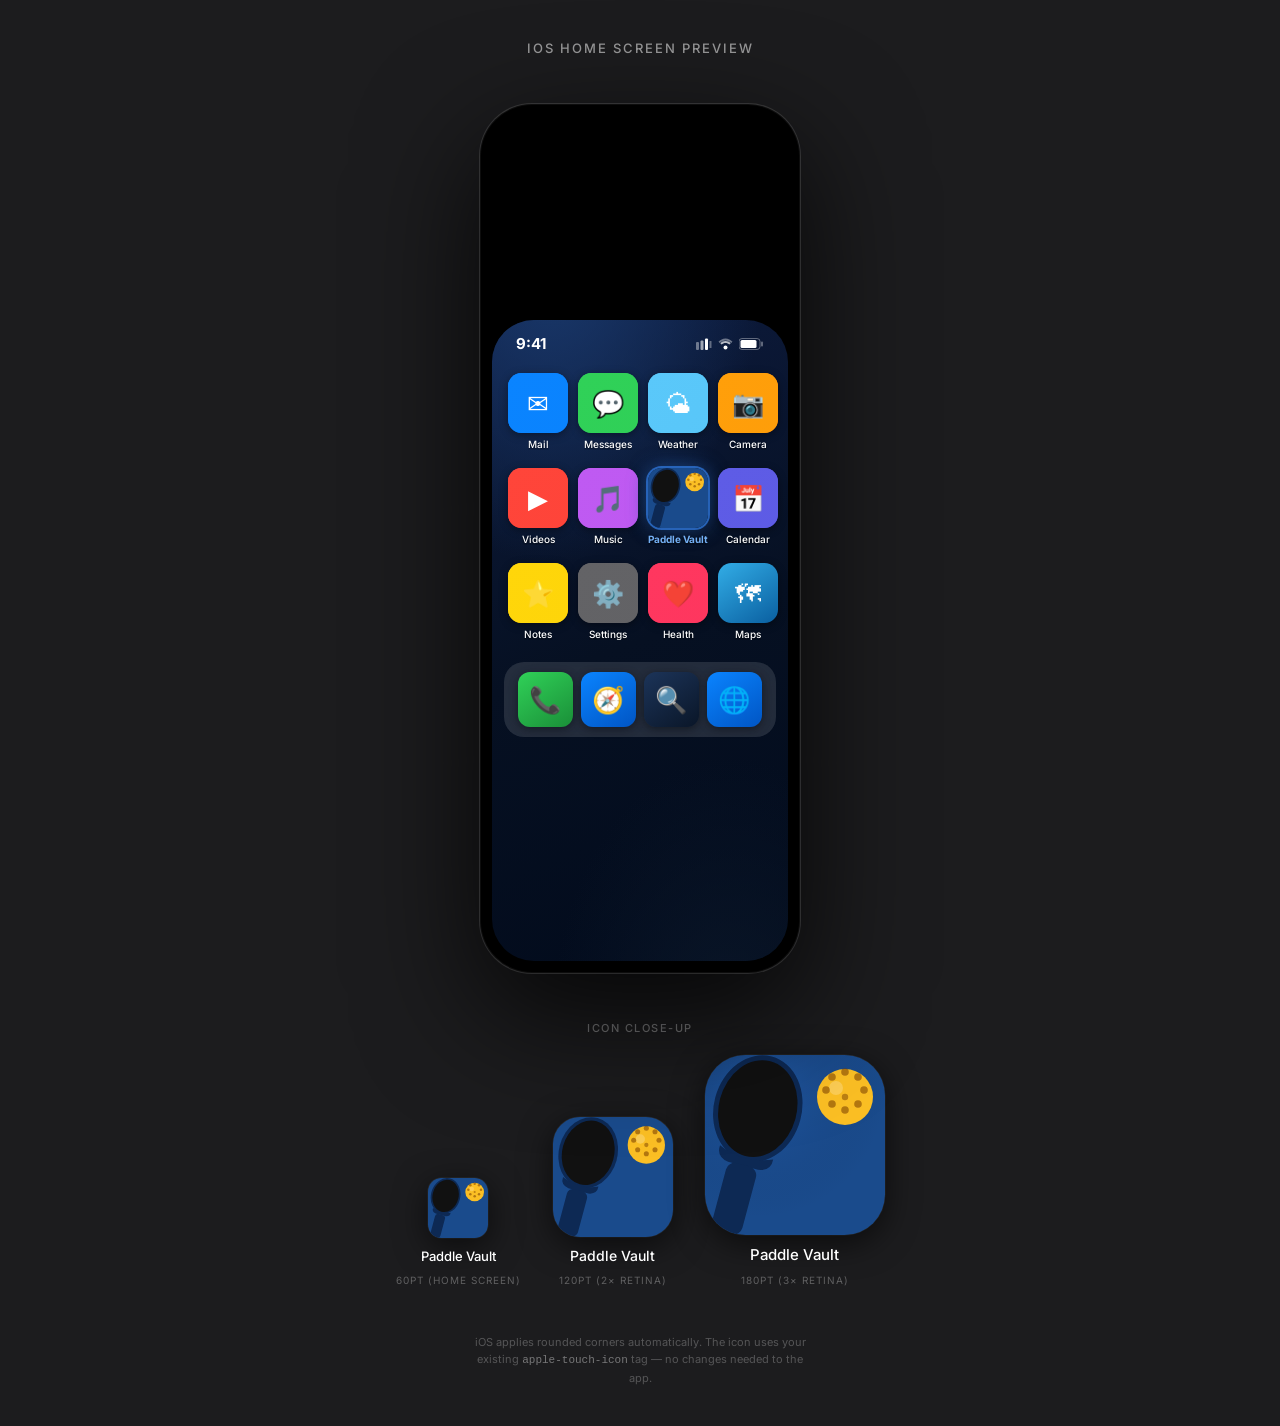
==== ios-icon-preview.html @ 665173bf "Fixes to CSS and Logo Fixes for CSS and logo." ====
<!DOCTYPE html>
<html lang="en">
<head>
<meta charset="UTF-8">
<meta name="viewport" content="width=device-width, initial-scale=1.0">
<title>iOS Icon Preview — Paddle Vault</title>
<link href="https://fonts.googleapis.com/css2?family=SF+Pro+Display:wght@400;600&family=Inter:wght@400;500;600&display=swap" rel="stylesheet">
<style>
  * { margin: 0; padding: 0; box-sizing: border-box; }

  body {
    font-family: 'Inter', -apple-system, sans-serif;
    background: #1c1c1e;
    min-height: 100vh;
    display: flex;
    flex-direction: column;
    align-items: center;
    justify-content: center;
    gap: 48px;
    padding: 40px 24px;
  }

  h1 {
    color: rgba(255,255,255,0.55);
    font-size: 13px;
    letter-spacing: 2px;
    text-transform: uppercase;
    font-weight: 500;
  }

  /* ── PHONE FRAME ──────────────────────────────────── */
  .phone {
    width: 320px;
    background: #000;
    border-radius: 52px;
    padding: 12px;
    box-shadow:
      0 0 0 1px rgba(255,255,255,0.12),
      0 40px 120px rgba(0,0,0,0.8),
      inset 0 0 0 1px rgba(255,255,255,0.05);
    position: relative;
  }

  /* notch / dynamic island */
  .island {
    width: 96px;
    height: 30px;
    background: #000;
    border-radius: 20px;
    margin: 0 auto 10px;
    position: relative;
    z-index: 2;
  }

  .screen {
    background: #000;
    border-radius: 42px;
    overflow: hidden;
    position: relative;
    aspect-ratio: 390/844;
  }

  /* wallpaper */
  .wallpaper {
    position: absolute;
    inset: 0;
    background:
      radial-gradient(ellipse 120% 80% at 20% -10%, #1a3a6e 0%, transparent 60%),
      radial-gradient(ellipse 100% 70% at 80% 110%, #0a1628 0%, transparent 60%),
      linear-gradient(160deg, #0d1b3e 0%, #061022 50%, #020b1c 100%);
  }

  /* status bar */
  .status-bar {
    position: relative;
    z-index: 10;
    display: flex;
    justify-content: space-between;
    align-items: center;
    padding: 14px 24px 0;
    color: white;
    font-size: 12px;
    font-weight: 600;
  }

  .status-time { font-size: 15px; font-weight: 700; }
  .status-icons { display: flex; align-items: center; gap: 6px; font-size: 11px; }

  /* home screen grid */
  .home-grid {
    position: relative;
    z-index: 5;
    padding: 20px 16px 0;
    display: grid;
    grid-template-columns: repeat(4, 1fr);
    gap: 18px 10px;
  }

  /* generic app icon */
  .app {
    display: flex;
    flex-direction: column;
    align-items: center;
    gap: 5px;
  }

  .app-icon {
    width: 60px;
    height: 60px;
    border-radius: 13.5px;
    overflow: hidden;
    box-shadow: 0 2px 8px rgba(0,0,0,0.4);
    flex-shrink: 0;
  }

  .app-label {
    font-size: 10px;
    color: white;
    font-weight: 500;
    text-align: center;
    text-shadow: 0 1px 3px rgba(0,0,0,0.8);
    max-width: 62px;
    overflow: hidden;
    text-overflow: ellipsis;
    white-space: nowrap;
  }

  /* Our icon — highlighted with a subtle glow */
  .app.featured .app-icon {
    box-shadow:
      0 0 0 2px rgba(45,114,210,0.8),
      0 0 20px rgba(45,114,210,0.6),
      0 4px 16px rgba(0,0,0,0.5);
  }

  /* generic placeholder icons */
  .icon-gray   { background: linear-gradient(145deg, #636366, #3a3a3c); }
  .icon-blue   { background: linear-gradient(145deg, #0a84ff, #0055c4); }
  .icon-green  { background: linear-gradient(145deg, #30d158, #1a8f38); }
  .icon-orange { background: linear-gradient(145deg, #ff9f0a, #c85000); }
  .icon-red    { background: linear-gradient(145deg, #ff453a, #bf1a12); }
  .icon-purple { background: linear-gradient(145deg, #bf5af2, #8a3bc1); }
  .icon-teal   { background: linear-gradient(145deg, #5ac8fa, #0077a8); }
  .icon-pink   { background: linear-gradient(145deg, #ff375f, #bf1945); }
  .icon-indigo { background: linear-gradient(145deg, #5e5ce6, #3634a3); }
  .icon-yellow { background: linear-gradient(145deg, #ffd60a, #c4a000); }

  /* dock */
  .dock {
    position: relative;
    z-index: 5;
    margin: 22px 12px 10px;
    background: rgba(255,255,255,0.12);
    backdrop-filter: blur(20px);
    -webkit-backdrop-filter: blur(20px);
    border-radius: 20px;
    padding: 10px;
    display: flex;
    justify-content: space-around;
    align-items: center;
  }

  .dock .app-icon {
    width: 55px;
    height: 55px;
    border-radius: 12px;
  }

  /* side buttons */
  .btn-side {
    position: absolute;
    background: #1a1a1a;
    border-radius: 3px;
  }
  .btn-power { right: -11px; top: 90px; width: 4px; height: 66px; }
  .btn-vol-up { left: -11px; top: 80px; width: 4px; height: 38px; }
  .btn-vol-dn { left: -11px; top: 126px; width: 4px; height: 38px; }
  .btn-silent { left: -11px; top: 56px; width: 4px; height: 22px; border-radius: 3px; }

  /* home indicator */
  .home-indicator {
    height: 28px;
    display: flex;
    align-items: center;
    justify-content: center;
  }
  .home-bar {
    width: 120px;
    height: 4px;
    background: rgba(255,255,255,0.4);
    border-radius: 2px;
  }

  /* ── ICON CLOSE-UP ────────────────────────────────── */
  .closeup-section {
    display: flex;
    flex-direction: column;
    align-items: center;
    gap: 20px;
  }

  .closeup-label {
    color: rgba(255,255,255,0.4);
    font-size: 11px;
    letter-spacing: 1.5px;
    text-transform: uppercase;
    font-weight: 500;
  }

  .closeup-row {
    display: flex;
    align-items: flex-end;
    gap: 32px;
  }

  .closeup-item {
    display: flex;
    flex-direction: column;
    align-items: center;
    gap: 10px;
  }

  .closeup-size {
    color: rgba(255,255,255,0.3);
    font-size: 10px;
    letter-spacing: 1px;
    text-transform: uppercase;
  }

  .icon-lg {
    border-radius: 22.5%;
    overflow: hidden;
    box-shadow: 0 8px 32px rgba(0,0,0,0.6), 0 0 0 0.5px rgba(255,255,255,0.1);
  }

  .icon-app-label-lg {
    font-size: 13px;
    color: white;
    font-weight: 500;
    text-align: center;
  }
</style>
</head>
<body>

<h1>iOS Home Screen Preview</h1>

<!-- ── PHONE MOCKUP ── -->
<div class="phone">
  <div class="btn-power"></div>
  <div class="btn-silent"></div>
  <div class="btn-vol-up"></div>
  <div class="btn-vol-dn"></div>

  <div class="island"></div>

  <div class="screen">
    <div class="wallpaper"></div>

    <div class="status-bar">
      <span class="status-time">9:41</span>
      <div class="status-icons">
        <svg width="16" height="12" viewBox="0 0 16 12" fill="white">
          <rect x="0" y="4" width="3" height="8" rx="1" opacity="0.4"/>
          <rect x="4.5" y="2.5" width="3" height="9.5" rx="1" opacity="0.6"/>
          <rect x="9" y="0.5" width="3" height="11.5" rx="1"/>
          <rect x="13.5" y="3" width="2" height="7" rx="0.5" opacity="0.35"/>
        </svg>
        <svg width="15" height="12" viewBox="0 0 15 12" fill="white">
          <path d="M7.5 2.5C9.8 2.5 11.8 3.5 13.2 5.1L14.5 3.8C12.7 1.8 10.2 0.5 7.5 0.5C4.8 0.5 2.3 1.8 0.5 3.8L1.8 5.1C3.2 3.5 5.2 2.5 7.5 2.5Z" opacity="0.4"/>
          <path d="M7.5 5C9 5 10.4 5.6 11.4 6.6L12.7 5.3C11.3 3.9 9.5 3 7.5 3C5.5 3 3.7 3.9 2.3 5.3L3.6 6.6C4.6 5.6 6 5 7.5 5Z" opacity="0.7"/>
          <circle cx="7.5" cy="9.5" r="2"/>
        </svg>
        <svg width="25" height="12" viewBox="0 0 25 12" fill="white">
          <rect x="0" y="0.5" width="21" height="11" rx="3" stroke="white" stroke-width="1" fill="none" opacity="0.35"/>
          <rect x="22" y="3.5" width="2" height="5" rx="1" opacity="0.35"/>
          <rect x="1.5" y="2" width="16" height="8" rx="1.5"/>
        </svg>
      </div>
    </div>

    <!-- app grid -->
    <div class="home-grid">
      <!-- row 1 -->
      <div class="app">
        <div class="app-icon icon-blue">
          <svg viewBox="0 0 60 60" width="60" height="60"><rect width="60" height="60" fill="url(#b)"/><defs><linearGradient id="b" x1="0" y1="0" x2="60" y2="60"><stop offset="0" stop-color="#0a84ff"/><stop offset="1" stop-color="#0055c4"/></linearGradient></defs><text x="30" y="40" text-anchor="middle" font-size="26" fill="white" font-family="Arial">✉</text></svg>
        </div>
        <span class="app-label">Mail</span>
      </div>
      <div class="app">
        <div class="app-icon icon-green">
          <svg viewBox="0 0 60 60" width="60" height="60"><rect width="60" height="60" fill="url(#g)"/><defs><linearGradient id="g" x1="0" y1="0" x2="60" y2="60"><stop offset="0" stop-color="#30d158"/><stop offset="1" stop-color="#1a8f38"/></linearGradient></defs><text x="30" y="40" text-anchor="middle" font-size="26" fill="white" font-family="Arial">💬</text></svg>
        </div>
        <span class="app-label">Messages</span>
      </div>
      <div class="app">
        <div class="app-icon icon-teal">
          <svg viewBox="0 0 60 60" width="60" height="60"><rect width="60" height="60" fill="url(#t)"/><defs><linearGradient id="t" x1="0" y1="0" x2="60" y2="60"><stop offset="0" stop-color="#5ac8fa"/><stop offset="1" stop-color="#0077a8"/></linearGradient></defs><text x="30" y="40" text-anchor="middle" font-size="26" fill="white" font-family="Arial">🌤</text></svg>
        </div>
        <span class="app-label">Weather</span>
      </div>
      <div class="app">
        <div class="app-icon icon-orange">
          <svg viewBox="0 0 60 60" width="60" height="60"><rect width="60" height="60" fill="url(#o)"/><defs><linearGradient id="o" x1="0" y1="0" x2="60" y2="60"><stop offset="0" stop-color="#ff9f0a"/><stop offset="1" stop-color="#c85000"/></linearGradient></defs><text x="30" y="40" text-anchor="middle" font-size="26" fill="white" font-family="Arial">📷</text></svg>
        </div>
        <span class="app-label">Camera</span>
      </div>

      <!-- row 2 -->
      <div class="app">
        <div class="app-icon icon-red">
          <svg viewBox="0 0 60 60" width="60" height="60"><rect width="60" height="60" fill="url(#r)"/><defs><linearGradient id="r" x1="0" y1="0" x2="60" y2="60"><stop offset="0" stop-color="#ff453a"/><stop offset="1" stop-color="#bf1a12"/></linearGradient></defs><text x="30" y="40" text-anchor="middle" font-size="26" fill="white" font-family="Arial">▶</text></svg>
        </div>
        <span class="app-label">Videos</span>
      </div>
      <div class="app">
        <div class="app-icon icon-purple">
          <svg viewBox="0 0 60 60" width="60" height="60"><rect width="60" height="60" fill="url(#p)"/><defs><linearGradient id="p" x1="0" y1="0" x2="60" y2="60"><stop offset="0" stop-color="#bf5af2"/><stop offset="1" stop-color="#8a3bc1"/></linearGradient></defs><text x="30" y="40" text-anchor="middle" font-size="26" fill="white" font-family="Arial">🎵</text></svg>
        </div>
        <span class="app-label">Music</span>
      </div>

      <!-- PADDLE VAULT — highlighted -->
      <div class="app featured">
        <div class="app-icon">
          <svg xmlns="http://www.w3.org/2000/svg" viewBox="0 0 180 180" width="60" height="60">
            <rect width="180" height="180" rx="36" fill="#1a4b8c"/>
            <g transform='translate(-12,14.6) rotate(15,49,98)'><ellipse cx='49' cy='37' rx='44' ry='54' fill='#0d2954'/><ellipse cx='49' cy='37' rx='39' ry='49' fill='#111111'/><path d='M22 82 Q21 94 34 96 L65 96 Q78 94 77 82 Q63 88 49 88 Q35 88 22 82Z' fill='#0d2954'/><rect x='34' y='95' width='31' height='70' rx='9' fill='#0d2954'/></g>
            <circle cx="140" cy="42" r="28" fill="#fbbf24"/>
            <circle cx="131" cy="33" r="7" fill="rgba(255,255,255,.22)"/>
            <circle cx="140" cy="17" r="3.8" fill="rgba(120,60,0,.55)"/>
            <circle cx="153" cy="22" r="3.8" fill="rgba(120,60,0,.55)"/>
            <circle cx="159" cy="35" r="3.8" fill="rgba(120,60,0,.55)"/>
            <circle cx="153" cy="49" r="3.8" fill="rgba(120,60,0,.55)"/>
            <circle cx="140" cy="55" r="3.8" fill="rgba(120,60,0,.55)"/>
            <circle cx="127" cy="49" r="3.8" fill="rgba(120,60,0,.55)"/>
            <circle cx="121" cy="35" r="3.8" fill="rgba(120,60,0,.55)"/>
            <circle cx="127" cy="22" r="3.8" fill="rgba(120,60,0,.55)"/>
            <circle cx="140" cy="42" r="3.2" fill="rgba(120,60,0,.48)"/>
          </svg>
        </div>
        <span class="app-label" style="color:#74b0f5;font-weight:700;">Paddle Vault</span>
      </div>

      <div class="app">
        <div class="app-icon icon-indigo">
          <svg viewBox="0 0 60 60" width="60" height="60"><rect width="60" height="60" fill="url(#i)"/><defs><linearGradient id="i" x1="0" y1="0" x2="60" y2="60"><stop offset="0" stop-color="#5e5ce6"/><stop offset="1" stop-color="#3634a3"/></linearGradient></defs><text x="30" y="40" text-anchor="middle" font-size="26" fill="white" font-family="Arial">📅</text></svg>
        </div>
        <span class="app-label">Calendar</span>
      </div>

      <!-- row 3 -->
      <div class="app">
        <div class="app-icon icon-yellow">
          <svg viewBox="0 0 60 60" width="60" height="60"><rect width="60" height="60" fill="url(#y)"/><defs><linearGradient id="y" x1="0" y1="0" x2="60" y2="60"><stop offset="0" stop-color="#ffd60a"/><stop offset="1" stop-color="#c4a000"/></linearGradient></defs><text x="30" y="40" text-anchor="middle" font-size="26" fill="white" font-family="Arial">⭐</text></svg>
        </div>
        <span class="app-label">Notes</span>
      </div>
      <div class="app">
        <div class="app-icon icon-gray">
          <svg viewBox="0 0 60 60" width="60" height="60"><rect width="60" height="60" fill="url(#gr)"/><defs><linearGradient id="gr" x1="0" y1="0" x2="60" y2="60"><stop offset="0" stop-color="#636366"/><stop offset="1" stop-color="#3a3a3c"/></linearGradient></defs><text x="30" y="40" text-anchor="middle" font-size="26" fill="white" font-family="Arial">⚙️</text></svg>
        </div>
        <span class="app-label">Settings</span>
      </div>
      <div class="app">
        <div class="app-icon icon-pink">
          <svg viewBox="0 0 60 60" width="60" height="60"><rect width="60" height="60" fill="url(#pk)"/><defs><linearGradient id="pk" x1="0" y1="0" x2="60" y2="60"><stop offset="0" stop-color="#ff375f"/><stop offset="1" stop-color="#bf1945"/></linearGradient></defs><text x="30" y="40" text-anchor="middle" font-size="26" fill="white" font-family="Arial">❤️</text></svg>
        </div>
        <span class="app-label">Health</span>
      </div>
      <div class="app">
        <div class="app-icon icon-blue" style="background:linear-gradient(145deg,#32ade6,#0a5fa0)">
          <svg viewBox="0 0 60 60" width="60" height="60"><rect width="60" height="60" fill="none"/><text x="30" y="40" text-anchor="middle" font-size="26" fill="white" font-family="Arial">🗺</text></svg>
        </div>
        <span class="app-label">Maps</span>
      </div>
    </div>

    <!-- dock -->
    <div class="dock">
      <div class="app-icon icon-green" style="width:55px;height:55px;border-radius:12px;">
        <svg viewBox="0 0 55 55" width="55" height="55"><rect width="55" height="55" fill="none"/><text x="27" y="37" text-anchor="middle" font-size="26" fill="white" font-family="Arial">📞</text></svg>
      </div>
      <div class="app-icon icon-blue" style="width:55px;height:55px;border-radius:12px;">
        <svg viewBox="0 0 55 55" width="55" height="55"><rect width="55" height="55" fill="none"/><text x="27" y="37" text-anchor="middle" font-size="26" fill="white" font-family="Arial">🧭</text></svg>
      </div>
      <div class="app-icon icon-gray" style="width:55px;height:55px;border-radius:12px;background:linear-gradient(145deg,#1c3459,#0a1628);">
        <!-- App Store blue gradient -->
        <svg viewBox="0 0 55 55" width="55" height="55"><rect width="55" height="55" fill="none"/><text x="27" y="37" text-anchor="middle" font-size="26" fill="white" font-family="Arial">🔍</text></svg>
      </div>
      <div class="app-icon" style="width:55px;height:55px;border-radius:12px;background:linear-gradient(145deg,#0a84ff,#0055c4);">
        <svg viewBox="0 0 55 55" width="55" height="55"><rect width="55" height="55" fill="none"/><text x="27" y="37" text-anchor="middle" font-size="26" fill="white" font-family="Arial">🌐</text></svg>
      </div>
    </div>

    <div class="home-indicator">
      <div class="home-bar"></div>
    </div>
  </div>
</div>

<!-- ── ICON CLOSE-UP ── -->
<div class="closeup-section">
  <div class="closeup-label">Icon close-up</div>
  <div class="closeup-row">

    <!-- 60×60 (home screen actual size) -->
    <div class="closeup-item">
      <div class="icon-lg" style="width:60px;height:60px;">
        <svg xmlns="http://www.w3.org/2000/svg" viewBox="0 0 180 180" width="60" height="60">
          <rect width="180" height="180" rx="36" fill="#1a4b8c"/>
          <g transform='translate(-12,14.6) rotate(15,49,98)'><ellipse cx='49' cy='37' rx='44' ry='54' fill='#0d2954'/><ellipse cx='49' cy='37' rx='39' ry='49' fill='#111111'/><path d='M22 82 Q21 94 34 96 L65 96 Q78 94 77 82 Q63 88 49 88 Q35 88 22 82Z' fill='#0d2954'/><rect x='34' y='95' width='31' height='70' rx='9' fill='#0d2954'/></g>
          <circle cx="140" cy="42" r="28" fill="#fbbf24"/>
          <circle cx="131" cy="33" r="7" fill="rgba(255,255,255,.22)"/>
          <circle cx="140" cy="17" r="3.8" fill="rgba(120,60,0,.55)"/>
          <circle cx="153" cy="22" r="3.8" fill="rgba(120,60,0,.55)"/>
          <circle cx="159" cy="35" r="3.8" fill="rgba(120,60,0,.55)"/>
          <circle cx="153" cy="49" r="3.8" fill="rgba(120,60,0,.55)"/>
          <circle cx="140" cy="55" r="3.8" fill="rgba(120,60,0,.55)"/>
          <circle cx="127" cy="49" r="3.8" fill="rgba(120,60,0,.55)"/>
          <circle cx="121" cy="35" r="3.8" fill="rgba(120,60,0,.55)"/>
          <circle cx="127" cy="22" r="3.8" fill="rgba(120,60,0,.55)"/>
          <circle cx="140" cy="42" r="3.2" fill="rgba(120,60,0,.48)"/>
        </svg>
      </div>
      <span class="icon-app-label-lg">Paddle Vault</span>
      <span class="closeup-size">60pt (home screen)</span>
    </div>

    <!-- 120×120 (2× retina) -->
    <div class="closeup-item">
      <div class="icon-lg" style="width:120px;height:120px;">
        <svg xmlns="http://www.w3.org/2000/svg" viewBox="0 0 180 180" width="120" height="120">
          <rect width="180" height="180" rx="36" fill="#1a4b8c"/>
          <g transform='translate(-12,14.6) rotate(15,49,98)'><ellipse cx='49' cy='37' rx='44' ry='54' fill='#0d2954'/><ellipse cx='49' cy='37' rx='39' ry='49' fill='#111111'/><path d='M22 82 Q21 94 34 96 L65 96 Q78 94 77 82 Q63 88 49 88 Q35 88 22 82Z' fill='#0d2954'/><rect x='34' y='95' width='31' height='70' rx='9' fill='#0d2954'/></g>
          <circle cx="140" cy="42" r="28" fill="#fbbf24"/>
          <circle cx="131" cy="33" r="7" fill="rgba(255,255,255,.22)"/>
          <circle cx="140" cy="17" r="3.8" fill="rgba(120,60,0,.55)"/>
          <circle cx="153" cy="22" r="3.8" fill="rgba(120,60,0,.55)"/>
          <circle cx="159" cy="35" r="3.8" fill="rgba(120,60,0,.55)"/>
          <circle cx="153" cy="49" r="3.8" fill="rgba(120,60,0,.55)"/>
          <circle cx="140" cy="55" r="3.8" fill="rgba(120,60,0,.55)"/>
          <circle cx="127" cy="49" r="3.8" fill="rgba(120,60,0,.55)"/>
          <circle cx="121" cy="35" r="3.8" fill="rgba(120,60,0,.55)"/>
          <circle cx="127" cy="22" r="3.8" fill="rgba(120,60,0,.55)"/>
          <circle cx="140" cy="42" r="3.2" fill="rgba(120,60,0,.48)"/>
        </svg>
      </div>
      <span class="icon-app-label-lg" style="font-size:14px;">Paddle Vault</span>
      <span class="closeup-size">120pt (2× retina)</span>
    </div>

    <!-- 180×180 (3× retina, iPad-ish) -->
    <div class="closeup-item">
      <div class="icon-lg" style="width:180px;height:180px;">
        <svg xmlns="http://www.w3.org/2000/svg" viewBox="0 0 180 180" width="180" height="180">
          <rect width="180" height="180" rx="36" fill="#1a4b8c"/>
          <!-- subtle inner highlight on background -->
          <radialGradient id="bg-hl" cx="30%" cy="20%" r="70%">
            <stop offset="0%" stop-color="#2d72d2" stop-opacity="0.4"/>
            <stop offset="100%" stop-color="#0d2954" stop-opacity="0"/>
          </radialGradient>
          <rect width="180" height="180" rx="36" fill="url(#bg-hl)"/>
          <g transform='translate(-12,14.6) rotate(15,49,98)'><ellipse cx='49' cy='37' rx='44' ry='54' fill='#0d2954'/><ellipse cx='49' cy='37' rx='39' ry='49' fill='#111111'/><path d='M22 82 Q21 94 34 96 L65 96 Q78 94 77 82 Q63 88 49 88 Q35 88 22 82Z' fill='#0d2954'/><rect x='34' y='95' width='31' height='70' rx='9' fill='#0d2954'/></g>
          <circle cx="140" cy="42" r="28" fill="#fbbf24"/>
          <circle cx="131" cy="33" r="7" fill="rgba(255,255,255,.22)"/>
          <circle cx="140" cy="17" r="3.8" fill="rgba(120,60,0,.55)"/>
          <circle cx="153" cy="22" r="3.8" fill="rgba(120,60,0,.55)"/>
          <circle cx="159" cy="35" r="3.8" fill="rgba(120,60,0,.55)"/>
          <circle cx="153" cy="49" r="3.8" fill="rgba(120,60,0,.55)"/>
          <circle cx="140" cy="55" r="3.8" fill="rgba(120,60,0,.55)"/>
          <circle cx="127" cy="49" r="3.8" fill="rgba(120,60,0,.55)"/>
          <circle cx="121" cy="35" r="3.8" fill="rgba(120,60,0,.55)"/>
          <circle cx="127" cy="22" r="3.8" fill="rgba(120,60,0,.55)"/>
          <circle cx="140" cy="42" r="3.2" fill="rgba(120,60,0,.48)"/>
        </svg>
      </div>
      <span class="icon-app-label-lg" style="font-size:15px;">Paddle Vault</span>
      <span class="closeup-size">180pt (3× retina)</span>
    </div>

  </div>
</div>

<!-- note -->
<p style="color:rgba(255,255,255,0.25);font-size:11px;text-align:center;max-width:340px;line-height:1.6;">
  iOS applies rounded corners automatically. The icon uses your existing <code style="color:rgba(255,255,255,0.4)">apple-touch-icon</code> tag — no changes needed to the app.
</p>

</body>
</html>
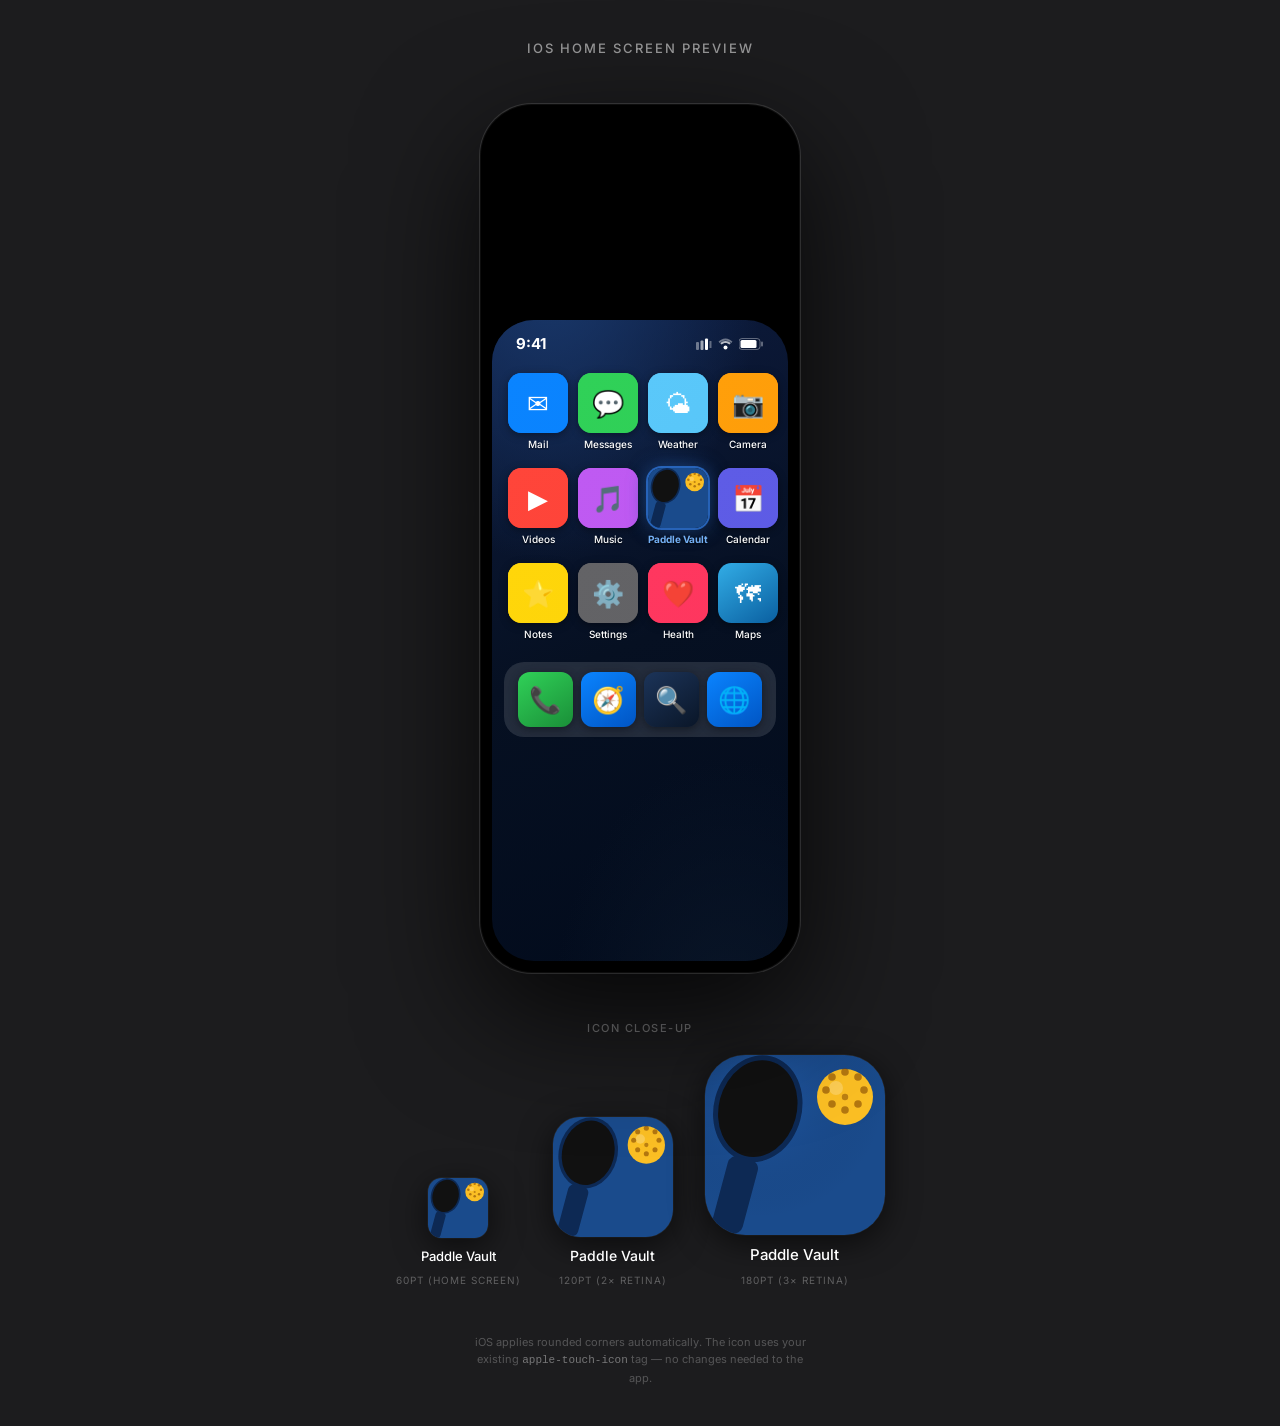
==== commit d083f2d0: "Fixed Logo Fixed logo to look better." ====
--- a/ios-icon-preview.html
+++ b/ios-icon-preview.html
@@ -326,7 +326,7 @@
         <div class="app-icon">
           <svg xmlns="http://www.w3.org/2000/svg" viewBox="0 0 180 180" width="60" height="60">
             <rect width="180" height="180" rx="36" fill="#1a4b8c"/>
-            <g transform='translate(-12,14.6) rotate(15,49,98)'><ellipse cx='49' cy='37' rx='44' ry='54' fill='#0d2954'/><ellipse cx='49' cy='37' rx='39' ry='49' fill='#111111'/><path d='M22 82 Q21 94 34 96 L65 96 Q78 94 77 82 Q63 88 49 88 Q35 88 22 82Z' fill='#0d2954'/><rect x='34' y='95' width='31' height='70' rx='9' fill='#0d2954'/></g>
+            <g transform='translate(-12,14.6) rotate(15,49,98)'><ellipse cx='49' cy='37' rx='44' ry='54' fill='#0d2954'/><ellipse cx='49' cy='37' rx='39' ry='49' fill='#111111'/><rect x='34' y='88' width='31' height='76' rx='9' fill='#0d2954'/></g>
             <circle cx="140" cy="42" r="28" fill="#fbbf24"/>
             <circle cx="131" cy="33" r="7" fill="rgba(255,255,255,.22)"/>
             <circle cx="140" cy="17" r="3.8" fill="rgba(120,60,0,.55)"/>
@@ -410,7 +410,7 @@
       <div class="icon-lg" style="width:60px;height:60px;">
         <svg xmlns="http://www.w3.org/2000/svg" viewBox="0 0 180 180" width="60" height="60">
           <rect width="180" height="180" rx="36" fill="#1a4b8c"/>
-          <g transform='translate(-12,14.6) rotate(15,49,98)'><ellipse cx='49' cy='37' rx='44' ry='54' fill='#0d2954'/><ellipse cx='49' cy='37' rx='39' ry='49' fill='#111111'/><path d='M22 82 Q21 94 34 96 L65 96 Q78 94 77 82 Q63 88 49 88 Q35 88 22 82Z' fill='#0d2954'/><rect x='34' y='95' width='31' height='70' rx='9' fill='#0d2954'/></g>
+          <g transform='translate(-12,14.6) rotate(15,49,98)'><ellipse cx='49' cy='37' rx='44' ry='54' fill='#0d2954'/><ellipse cx='49' cy='37' rx='39' ry='49' fill='#111111'/><rect x='34' y='88' width='31' height='76' rx='9' fill='#0d2954'/></g>
           <circle cx="140" cy="42" r="28" fill="#fbbf24"/>
           <circle cx="131" cy="33" r="7" fill="rgba(255,255,255,.22)"/>
           <circle cx="140" cy="17" r="3.8" fill="rgba(120,60,0,.55)"/>
@@ -433,7 +433,7 @@
       <div class="icon-lg" style="width:120px;height:120px;">
         <svg xmlns="http://www.w3.org/2000/svg" viewBox="0 0 180 180" width="120" height="120">
           <rect width="180" height="180" rx="36" fill="#1a4b8c"/>
-          <g transform='translate(-12,14.6) rotate(15,49,98)'><ellipse cx='49' cy='37' rx='44' ry='54' fill='#0d2954'/><ellipse cx='49' cy='37' rx='39' ry='49' fill='#111111'/><path d='M22 82 Q21 94 34 96 L65 96 Q78 94 77 82 Q63 88 49 88 Q35 88 22 82Z' fill='#0d2954'/><rect x='34' y='95' width='31' height='70' rx='9' fill='#0d2954'/></g>
+          <g transform='translate(-12,14.6) rotate(15,49,98)'><ellipse cx='49' cy='37' rx='44' ry='54' fill='#0d2954'/><ellipse cx='49' cy='37' rx='39' ry='49' fill='#111111'/><rect x='34' y='88' width='31' height='76' rx='9' fill='#0d2954'/></g>
           <circle cx="140" cy="42" r="28" fill="#fbbf24"/>
           <circle cx="131" cy="33" r="7" fill="rgba(255,255,255,.22)"/>
           <circle cx="140" cy="17" r="3.8" fill="rgba(120,60,0,.55)"/>
@@ -462,7 +462,7 @@
             <stop offset="100%" stop-color="#0d2954" stop-opacity="0"/>
           </radialGradient>
           <rect width="180" height="180" rx="36" fill="url(#bg-hl)"/>
-          <g transform='translate(-12,14.6) rotate(15,49,98)'><ellipse cx='49' cy='37' rx='44' ry='54' fill='#0d2954'/><ellipse cx='49' cy='37' rx='39' ry='49' fill='#111111'/><path d='M22 82 Q21 94 34 96 L65 96 Q78 94 77 82 Q63 88 49 88 Q35 88 22 82Z' fill='#0d2954'/><rect x='34' y='95' width='31' height='70' rx='9' fill='#0d2954'/></g>
+          <g transform='translate(-12,14.6) rotate(15,49,98)'><ellipse cx='49' cy='37' rx='44' ry='54' fill='#0d2954'/><ellipse cx='49' cy='37' rx='39' ry='49' fill='#111111'/><rect x='34' y='88' width='31' height='76' rx='9' fill='#0d2954'/></g>
           <circle cx="140" cy="42" r="28" fill="#fbbf24"/>
           <circle cx="131" cy="33" r="7" fill="rgba(255,255,255,.22)"/>
           <circle cx="140" cy="17" r="3.8" fill="rgba(120,60,0,.55)"/>
